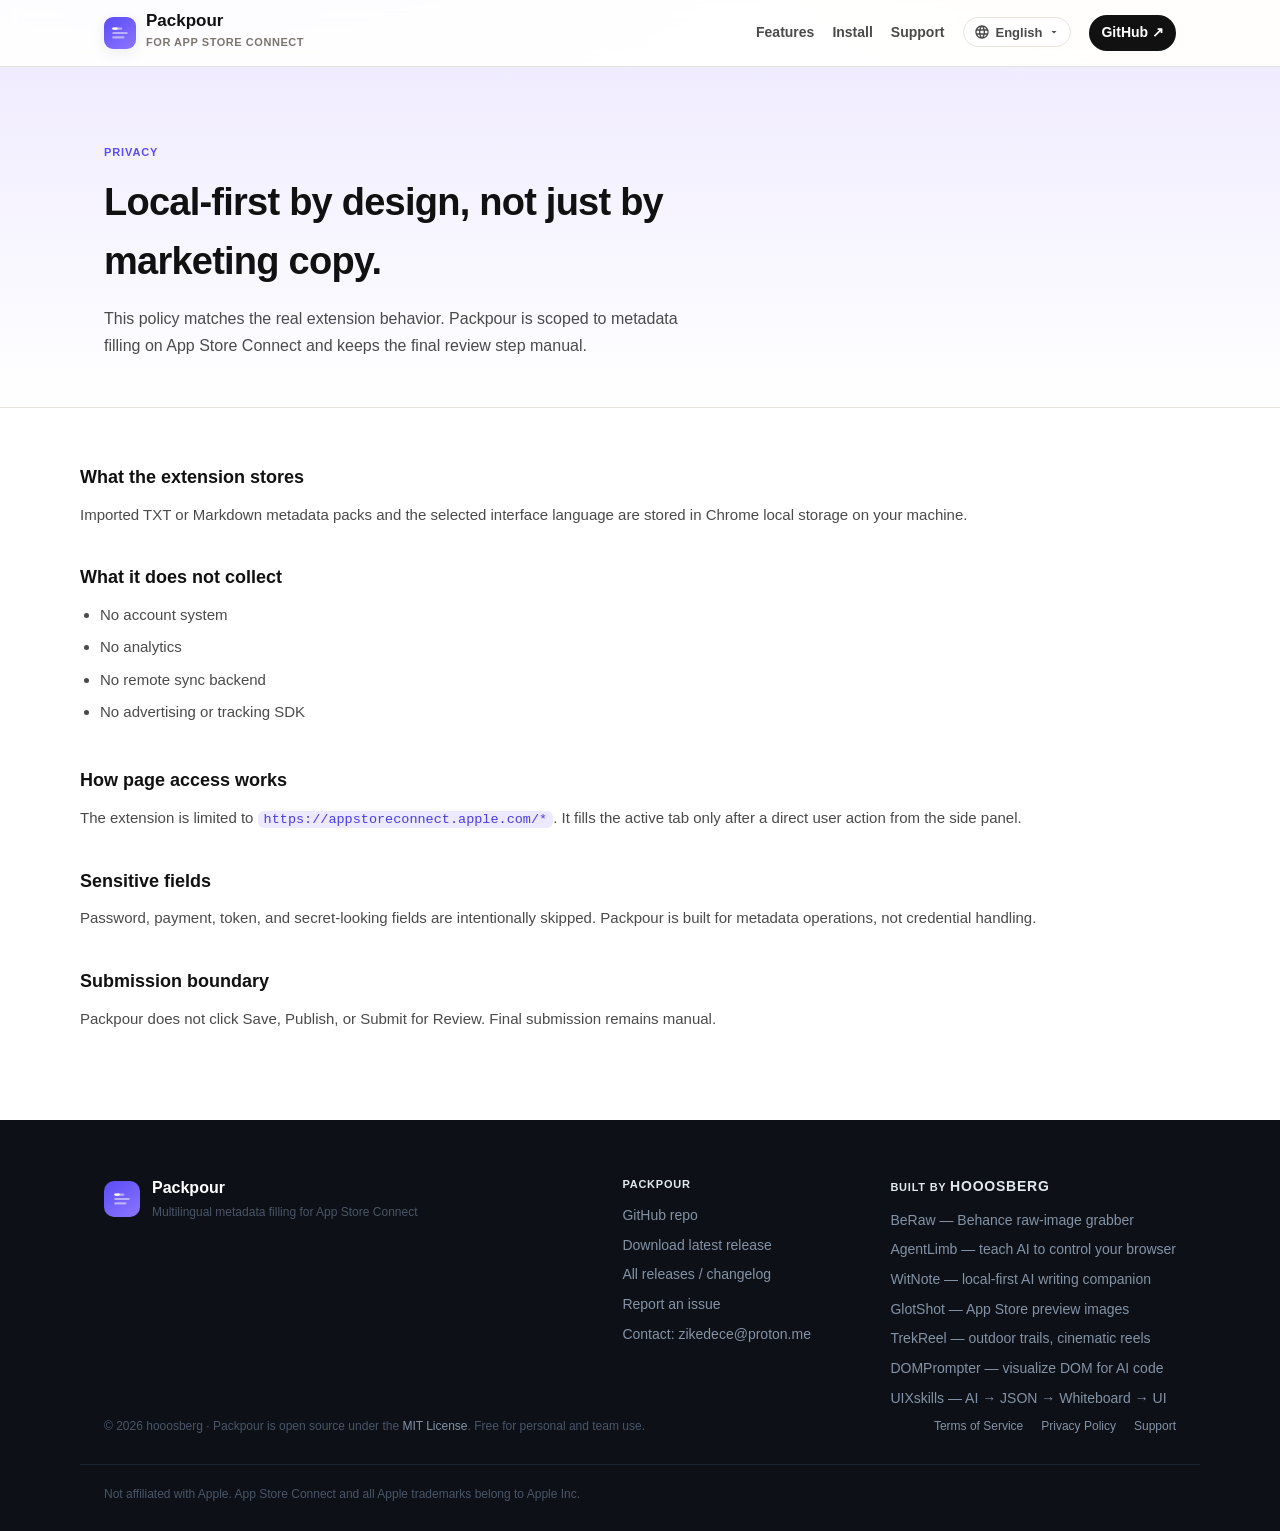
==== site/privacy.html @ 40644895 "Initial release: Packpour v0.1.0 Chrome side panel extension that pours multilingual TXT/Markdown me" ====
<!doctype html>
<html lang="en">
  <head>
    <meta charset="utf-8" />
    <meta name="viewport" content="width=device-width, initial-scale=1" />
    <title>Privacy | Packpour</title>
    <meta name="description" content="Privacy policy for Packpour, a local-first Chrome extension for filling App Store Connect locale pages." />
    <link rel="icon" href="./assets/icon-128.png" type="image/png" />
    <link rel="stylesheet" href="./styles.css" />
  </head>
  <body>

    <header class="top">
      <div class="container top__inner">
        <a class="top__brand" href="./index.html">
          <span class="top__logo" aria-hidden="true">
            <svg width="20" height="20" viewBox="0 0 18 18" fill="none">
              <rect x="2" y="4" width="9" height="2" rx="1" fill="white" opacity=".5"/>
              <rect x="2" y="8" width="14" height="2" rx="1" fill="white" opacity=".5"/>
              <rect x="2" y="12" width="11" height="2" rx="1" fill="white" opacity=".5"/>
              <rect x="2" y="4" width="5" height="2" rx="1" fill="white"/>
            </svg>
          </span>
          <div>
            <span class="top__name">Packpour</span>
            <span class="top__tag" data-i18n="top.tag">for App Store Connect</span>
          </div>
        </a>
        <nav class="top__nav">
          <a href="./index.html#features" data-i18n="nav.features">Features</a>
          <a href="./index.html#install" data-i18n="nav.install">Install</a>
          <a href="./support.html" data-i18n="footer.legalSupport">Support</a>
          <div class="lang-switcher">
            <button class="lang-switcher__button" type="button" id="langSwitcherButton" aria-haspopup="true" aria-expanded="false">
              <svg viewBox="0 0 24 24" width="16" height="16" aria-hidden="true"><path fill="currentColor" d="M12 2C6.48 2 2 6.48 2 12s4.48 10 10 10 10-4.48 10-10S17.52 2 12 2zm6.93 6h-2.95a15.65 15.65 0 0 0-1.38-3.56A8.03 8.03 0 0 1 18.92 8zM12 4.04c.83 1.2 1.48 2.53 1.91 3.96h-3.82c.43-1.43 1.08-2.76 1.91-3.96zM4.26 14C4.1 13.36 4 12.69 4 12s.1-1.36.26-2h3.38c-.08.66-.14 1.32-.14 2s.06 1.34.14 2H4.26zm.82 2h2.95c.32 1.25.78 2.45 1.38 3.56A7.99 7.99 0 0 1 5.08 16zm2.95-8H5.08a7.99 7.99 0 0 1 4.33-3.56A15.65 15.65 0 0 0 8.03 8zM12 19.96c-.83-1.2-1.48-2.53-1.91-3.96h3.82c-.43 1.43-1.08 2.76-1.91 3.96zM14.34 14H9.66c-.09-.66-.16-1.32-.16-2s.07-1.35.16-2h4.68c.09.65.16 1.32.16 2s-.07 1.34-.16 2zm.25 5.56c.6-1.11 1.06-2.31 1.38-3.56h2.95a8.03 8.03 0 0 1-4.33 3.56zM16.36 14c.08-.66.14-1.32.14-2s-.06-1.34-.14-2h3.38c.16.64.26 1.31.26 2s-.1 1.36-.26 2h-3.38z"/></svg>
              <span id="langSwitcherLabel">English</span>
              <svg viewBox="0 0 24 24" width="12" height="12" aria-hidden="true"><path fill="currentColor" d="M7 10l5 5 5-5z"/></svg>
            </button>
            <ul class="lang-switcher__menu" id="langSwitcherMenu" role="menu" hidden></ul>
          </div>
          <a class="top__github" href="https://github.com/hooosberg/Packpour" target="_blank" rel="noreferrer noopener">GitHub ↗</a>
        </nav>
      </div>
    </header>

    <main>
      <section class="page-hero">
        <div class="container">
          <span class="page-hero__eyebrow">Privacy</span>
          <h1>Local-first by design, not just by marketing copy.</h1>
          <p>
            This policy matches the real extension behavior. Packpour is scoped to metadata
            filling on App Store Connect and keeps the final review step manual.
          </p>
        </div>
      </section>

      <div class="container policy">
        <section>
          <h2>What the extension stores</h2>
          <p>
            Imported TXT or Markdown metadata packs and the selected interface language are stored
            in Chrome local storage on your machine.
          </p>
        </section>

        <section>
          <h2>What it does not collect</h2>
          <ul>
            <li>No account system</li>
            <li>No analytics</li>
            <li>No remote sync backend</li>
            <li>No advertising or tracking SDK</li>
          </ul>
        </section>

        <section>
          <h2>How page access works</h2>
          <p>
            The extension is limited to <code>https://appstoreconnect.apple.com/*</code>. It fills
            the active tab only after a direct user action from the side panel.
          </p>
        </section>

        <section>
          <h2>Sensitive fields</h2>
          <p>
            Password, payment, token, and secret-looking fields are intentionally skipped. Packpour
            is built for metadata operations, not credential handling.
          </p>
        </section>

        <section>
          <h2>Submission boundary</h2>
          <p>
            Packpour does not click Save, Publish, or Submit for Review. Final submission remains manual.
          </p>
        </section>
      </div>
    </main>

    <footer class="foot">
      <div class="container foot__inner">
        <div class="foot__brand">
          <span class="foot__logo" aria-hidden="true">
            <svg width="20" height="20" viewBox="0 0 18 18" fill="none">
              <rect x="2" y="4" width="9" height="2" rx="1" fill="white" opacity=".5"/>
              <rect x="2" y="8" width="14" height="2" rx="1" fill="white" opacity=".5"/>
              <rect x="2" y="12" width="11" height="2" rx="1" fill="white" opacity=".5"/>
              <rect x="2" y="4" width="5" height="2" rx="1" fill="white"/>
            </svg>
          </span>
          <div>
            <div class="foot__name">Packpour</div>
            <div class="foot__tag" data-i18n="footer.tag">Multilingual metadata filling for App Store Connect</div>
          </div>
        </div>

        <div class="foot__cols">
          <div class="foot__col">
            <h4 data-i18n="footer.colProduct">Packpour</h4>
            <a href="https://github.com/hooosberg/Packpour" target="_blank" rel="noreferrer noopener" data-i18n="footer.linkRepo">GitHub repo</a>
            <a href="https://github.com/hooosberg/Packpour/releases/latest" target="_blank" rel="noreferrer noopener" data-i18n="footer.linkRelease">Download latest release</a>
            <a href="https://github.com/hooosberg/Packpour/releases" target="_blank" rel="noreferrer noopener" data-i18n="footer.linkChangelog">All releases / changelog</a>
            <a href="https://github.com/hooosberg/Packpour/issues" target="_blank" rel="noreferrer noopener" data-i18n="footer.linkIssue">Report an issue</a>
            <a href="mailto:zikedece@proton.me" data-i18n="footer.linkContact">Contact: zikedece@proton.me</a>
          </div>
          <div class="foot__col">
            <h4 data-i18n-html="footer.colBuilt">Built by <a href="https://github.com/hooosberg" target="_blank" rel="noreferrer noopener">hooosberg</a></h4>
            <a href="https://github.com/hooosberg/BeRaw" target="_blank" rel="noreferrer noopener" data-i18n="footer.proj1">BeRaw — Behance raw-image grabber</a>
            <a href="https://github.com/hooosberg/AgentLimb" target="_blank" rel="noreferrer noopener" data-i18n="footer.proj2">AgentLimb — teach AI to control your browser</a>
            <a href="https://github.com/hooosberg/WitNote" target="_blank" rel="noreferrer noopener" data-i18n="footer.proj3">WitNote — local-first AI writing companion</a>
            <a href="https://github.com/hooosberg/GlotShot" target="_blank" rel="noreferrer noopener" data-i18n="footer.proj4">GlotShot — App Store preview images</a>
            <a href="https://github.com/hooosberg/TrekReel" target="_blank" rel="noreferrer noopener" data-i18n="footer.proj5">TrekReel — outdoor trails, cinematic reels</a>
            <a href="https://github.com/hooosberg/DOMPrompter" target="_blank" rel="noreferrer noopener" data-i18n="footer.proj6">DOMPrompter — visualize DOM for AI code</a>
            <a href="https://github.com/hooosberg/UIXskills" target="_blank" rel="noreferrer noopener" data-i18n="footer.proj7">UIXskills — AI → JSON → Whiteboard → UI</a>
          </div>
        </div>
      </div>

      <div class="container foot__legal">
        <span>© <span id="year">2026</span> hooosberg · <span data-i18n-html="footer.legalCopy">Packpour is open source under the <a href="./terms.html">MIT License</a>. Free for personal and team use.</span></span>
        <span class="foot__legal-links">
          <a href="./terms.html" data-i18n="footer.legalTerms">Terms of Service</a>
          <a href="./privacy.html" data-i18n="footer.legalPrivacy">Privacy Policy</a>
          <a href="./support.html" data-i18n="footer.legalSupport">Support</a>
        </span>
      </div>
      <div class="container foot__legal">
        <span data-i18n="footer.legalTrademark">Not affiliated with Apple. App Store Connect and all Apple trademarks belong to Apple Inc.</span>
      </div>
    </footer>

    <script defer src="./i18n.js"></script>
  </body>
</html>
---- site/styles.css ----
/* ── Reset & base ───────────────────────────────────────────── */
*, *::before, *::after { box-sizing: border-box; margin: 0; padding: 0; }

:root {
  --bg: #ffffff;
  --bg-soft: #f6f5f1;
  --ink: #111111;
  --ink-soft: #4a4a4a;
  --muted: #7a766e;
  --line: #e6e3dc;
  --accent: #5b4cf5;
  --accent-strong: #4a3de0;
  --accent-tint: #ede9ff;
  --warn: #ff7d2d;
  --ok: #0d8b5f;
  --shadow-lg: 0 30px 60px -20px rgba(20, 25, 40, 0.2);
  --shadow-md: 0 10px 30px -10px rgba(20, 25, 40, 0.18);
  --shadow-sm: 0 4px 14px rgba(20, 25, 40, 0.08);
  --radius: 16px;
  --radius-lg: 22px;
  font-family: "Inter", -apple-system, BlinkMacSystemFont, "Helvetica Neue",
    "PingFang SC", "Noto Sans", sans-serif;
  color-scheme: light;
}

html, body {
  background: var(--bg);
  color: var(--ink);
  -webkit-font-smoothing: antialiased;
  text-rendering: optimizeLegibility;
}

body {
  line-height: 1.55;
  font-size: 16px;
  background:
    radial-gradient(1200px 400px at 15% -5%, #ede9ff 0%, transparent 60%),
    radial-gradient(900px 400px at 95% -5%, #fff3e3 0%, transparent 60%),
    var(--bg);
}

a { color: var(--accent); text-decoration: none; }
a:hover { color: var(--accent-strong); }

code {
  font-family: "JetBrains Mono", ui-monospace, SFMono-Regular, Menlo, monospace;
  font-size: 0.9em;
  background: var(--accent-tint);
  color: var(--accent-strong);
  padding: 1px 6px;
  border-radius: 6px;
}

.container {
  width: 100%;
  max-width: 1120px;
  margin: 0 auto;
  padding: 0 24px;
}

/* ── Top bar ────────────────────────────────────────────────── */
.top {
  position: sticky;
  top: 0;
  z-index: 50;
  background: rgba(255, 255, 255, 0.82);
  backdrop-filter: blur(10px);
  -webkit-backdrop-filter: blur(10px);
  border-bottom: 1px solid var(--line);
}
.top__inner {
  display: flex;
  align-items: center;
  justify-content: space-between;
  padding: 12px 24px;
}
.top__brand {
  display: inline-flex;
  align-items: center;
  gap: 10px;
  color: var(--ink);
  font-weight: 700;
}
.top__brand:hover { color: var(--ink); }
.top__logo {
  width: 32px;
  height: 32px;
  border-radius: 9px;
  background: linear-gradient(145deg, #5b4cf5 0%, #8b75ff 100%);
  box-shadow: var(--shadow-sm);
  display: flex;
  align-items: center;
  justify-content: center;
  flex-shrink: 0;
}
.top__name {
  font-size: 17px;
  font-weight: 800;
  display: block;
  line-height: 1;
}
.top__tag {
  font-size: 11px;
  letter-spacing: 0.05em;
  color: var(--muted);
  text-transform: uppercase;
}
.top__nav {
  display: inline-flex;
  align-items: center;
  gap: 18px;
}
.top__nav a {
  color: var(--ink-soft);
  font-size: 14px;
  font-weight: 600;
}
.top__nav a:hover { color: var(--ink); }
.top__github {
  padding: 7px 12px;
  border-radius: 999px;
  background: var(--ink);
  color: #fff !important;
}
.top__github:hover { background: var(--accent); color: #fff !important; }

/* ── Language switcher ──────────────────────────────────────── */
.lang-switcher { position: relative; }
.lang-switcher__button {
  display: inline-flex;
  align-items: center;
  gap: 6px;
  padding: 6px 10px;
  border: 1px solid var(--line);
  border-radius: 999px;
  background: #fff;
  color: var(--ink-soft);
  font-family: inherit;
  font-size: 13px;
  font-weight: 600;
  cursor: pointer;
  transition: border-color 120ms ease, color 120ms ease;
}
.lang-switcher__button:hover { border-color: var(--accent); color: var(--accent); }
.lang-switcher__menu {
  position: absolute;
  top: calc(100% + 6px);
  right: 0;
  list-style: none;
  margin: 0;
  padding: 6px;
  min-width: 180px;
  max-height: 380px;
  overflow-y: auto;
  background: #fff;
  border: 1px solid var(--line);
  border-radius: 12px;
  box-shadow: var(--shadow-md);
  z-index: 60;
}
.lang-switcher__menu[hidden] { display: none; }
.lang-switcher__menu li {
  display: flex;
  align-items: center;
  justify-content: space-between;
  gap: 10px;
  padding: 8px 12px;
  border-radius: 8px;
  font-size: 14px;
  color: var(--ink-soft);
  cursor: pointer;
  transition: background 120ms ease, color 120ms ease;
}
.lang-switcher__menu li:hover { background: var(--bg-soft); color: var(--ink); }
.lang-switcher__menu li.is-active {
  background: var(--accent-tint);
  color: var(--accent-strong);
  font-weight: 700;
}

/* ── Buttons ────────────────────────────────────────────────── */
.btn {
  display: inline-flex;
  align-items: center;
  gap: 8px;
  min-height: 44px;
  padding: 0 22px;
  border-radius: 10px;
  font-size: 14px;
  font-weight: 700;
  text-decoration: none;
  cursor: pointer;
  transition: transform .1s, box-shadow .12s, background .12s;
  white-space: nowrap;
}
.btn:hover { text-decoration: none; }
.btn--primary {
  background: var(--accent);
  color: #fff;
  box-shadow: 0 3px 10px rgba(91,76,245,.35);
}
.btn--primary:hover {
  background: var(--accent-strong);
  color: #fff;
  box-shadow: 0 5px 16px rgba(91,76,245,.45);
  transform: translateY(-1px);
}
.btn--ghost {
  background: #fff;
  color: var(--ink);
  border: 1px solid var(--line);
  box-shadow: 0 1px 3px rgba(13,17,23,.06);
}
.btn--ghost:hover { background: var(--bg-soft); color: var(--ink); }

/* ── Hero ───────────────────────────────────────────────────── */
.hero { padding: 96px 0 80px; overflow: hidden; position: relative; }
.hero__inner {
  display: grid;
  grid-template-columns: 1fr 1fr;
  gap: 64px;
  align-items: center;
  position: relative;
}
.hero__eyebrow {
  display: inline-flex;
  align-items: center;
  height: 28px;
  padding: 0 12px;
  border-radius: 999px;
  background: var(--accent-tint);
  color: var(--accent);
  font-size: 12px;
  font-weight: 700;
  letter-spacing: .04em;
  text-transform: uppercase;
  margin-bottom: 20px;
}
.hero h1 {
  font-size: clamp(28px, 4vw, 46px);
  font-weight: 800;
  line-height: 1.12;
  letter-spacing: -.03em;
  color: var(--ink);
  margin-bottom: 18px;
}
.hero__accent { color: var(--accent); }
.hero__lede {
  font-size: 17px;
  line-height: 1.65;
  color: var(--ink-soft);
  max-width: 520px;
  margin-bottom: 28px;
}
.hero__ctas { display: flex; align-items: center; gap: 12px; flex-wrap: wrap; }
.hero__footnote { margin-top: 16px; font-size: 13px; color: var(--muted); }

/* ── Hero scene: ASC browser mock + Packpour side panel ─────── */
.hero__visual { display: flex; justify-content: flex-end; position: relative; }

.scene {
  position: relative;
  width: 100%;
  max-width: 560px;
}

.scene__window {
  background: #fff;
  border: 1px solid var(--line);
  border-radius: 12px;
  box-shadow: var(--shadow-lg);
  overflow: hidden;
}

.scene__bar {
  display: flex;
  align-items: center;
  gap: 10px;
  padding: 8px 12px;
  background: #f1efe9;
  border-bottom: 1px solid var(--line);
}
.scene__dots { display: inline-flex; gap: 5px; }
.scene__dots span {
  width: 9px; height: 9px;
  border-radius: 999px;
  background: #d8d5cd;
}
.scene__dots span:first-child { background: #ed6b5e; }
.scene__dots span:nth-child(2) { background: #f4c04e; }
.scene__dots span:last-child { background: #62c656; }
.scene__url {
  flex: 1;
  text-align: center;
  font-size: 10px;
  color: var(--muted);
  background: #fff;
  border: 1px solid var(--line);
  border-radius: 6px;
  padding: 3px 10px;
  max-width: 60%;
  margin: 0 auto;
}

.scene__body {
  display: grid;
  grid-template-columns: 1fr 168px;
  background: var(--bg);
}

/* ── ASC main pane (Apple App Store Connect mock) ───────────── */
.scene__main {
  background: #fff;
  border-right: 1px solid var(--line);
  display: flex;
  flex-direction: column;
  min-width: 0;
}

/* Top bar: app selector + tab nav (mimics real ASC) */
.scene__asc-topbar {
  display: flex;
  align-items: center;
  gap: 14px;
  padding: 7px 14px;
  border-bottom: 1px solid #e5e5e5;
  background: #fff;
  flex-wrap: nowrap;
  overflow: hidden;
}
.scene__asc-selector {
  display: inline-flex;
  align-items: center;
  gap: 6px;
  padding: 4px 9px;
  border-radius: 7px;
  background: #f5f5f7;
  font-size: 10px;
  font-weight: 600;
  color: var(--ink);
  white-space: nowrap;
  flex-shrink: 0;
}
.scene__asc-sel-icon {
  width: 16px; height: 16px;
  border-radius: 4px;
  display: inline-flex;
  align-items: center;
  justify-content: center;
  flex-shrink: 0;
}
.scene__asc-sel-name { max-width: 110px; overflow: hidden; text-overflow: ellipsis; }
.scene__asc-sel-caret { color: #6e6e73; flex-shrink: 0; }

.scene__asc-tabs {
  display: inline-flex;
  gap: 14px;
  font-size: 10px;
  overflow: hidden;
}
.scene__asc-tab {
  color: #6e6e73;
  font-weight: 500;
  padding: 4px 0;
  white-space: nowrap;
  position: relative;
}
.scene__asc-tab--active {
  color: #007aff;
  font-weight: 600;
}
.scene__asc-tab--active::after {
  content: "";
  position: absolute;
  left: 0; right: 0; bottom: -8px;
  height: 2px;
  background: #007aff;
  border-radius: 2px 2px 0 0;
}

/* Page content area */
.scene__asc-page {
  padding: 12px 14px 14px;
  display: flex;
  flex-direction: column;
  gap: 9px;
}

.scene__asc-heading {
  display: flex;
  align-items: center;
  justify-content: space-between;
  gap: 10px;
  margin-bottom: 2px;
}
.scene__asc-heading h3 {
  font-size: 13px;
  font-weight: 700;
  letter-spacing: -.01em;
  color: var(--ink);
  margin: 0;
}
.scene__asc-save {
  font-size: 9px;
  font-weight: 600;
  color: #a1a1a6;
  padding: 3px 10px;
  border: 1px solid #d2d2d7;
  border-radius: 5px;
  background: #f5f5f7;
}

.scene__asc-sub {
  display: flex;
  align-items: center;
  justify-content: space-between;
  gap: 10px;
  padding-bottom: 6px;
  border-bottom: 1px solid #efeeeb;
}
.scene__asc-sub p {
  font-size: 9px;
  color: #86868b;
  line-height: 1.4;
  margin: 0;
  flex: 1;
  overflow: hidden;
  text-overflow: ellipsis;
  white-space: nowrap;
}
.scene__lang {
  font-size: 10px;
  color: #007aff;
  font-weight: 500;
  white-space: nowrap;
  flex-shrink: 0;
}

/* Fields (real ASC style: label row + textarea + counter) */
.scene__field { display: grid; gap: 4px; }
.scene__field-head {
  display: flex;
  align-items: center;
  gap: 5px;
}
.scene__field-label {
  font-size: 10px;
  color: var(--ink);
  font-weight: 500;
}
.scene__field-help {
  width: 11px; height: 11px;
  border-radius: 999px;
  background: #d2d2d7;
  color: #fff;
  font-size: 8px;
  font-weight: 700;
  display: inline-flex;
  align-items: center;
  justify-content: center;
  line-height: 1;
}
.scene__field-edit {
  margin-left: 6px;
  font-size: 9px;
  color: #007aff;
  font-weight: 500;
}
.scene__field-input {
  font-size: 10px;
  padding: 6px 9px;
  border: 1px solid #d2d2d7;
  border-radius: 5px;
  background: #fff;
  color: var(--ink);
  line-height: 1.45;
  white-space: nowrap;
  overflow: hidden;
  text-overflow: ellipsis;
  position: relative;
  transition: border-color .2s, box-shadow .2s;
}
.scene__field-input--multi {
  white-space: normal;
  overflow: hidden;
  display: -webkit-box;
  -webkit-line-clamp: 2;
  -webkit-box-orient: vertical;
  min-height: 38px;
}
.scene__field-foot {
  display: flex;
  justify-content: flex-end;
  font-size: 9px;
  color: #86868b;
}

.scene__asc-rule {
  border: 0;
  border-top: 1px solid #efeeeb;
  margin: 2px 0;
}

/* "just poured" state: soft indigo highlight on the field */
.scene__field--just-filled .scene__field-input {
  border-color: rgba(91, 76, 245, 0.45);
  box-shadow: inset 2px 0 0 var(--accent), 0 0 0 3px rgba(91, 76, 245, 0.08);
  padding-left: 11px;
}

/* ── Packpour side panel (Chrome's side_panel feature) ──────── */
.scene__side {
  background: #f7f6f2;
  padding: 10px;
  display: flex;
  flex-direction: column;
  gap: 8px;
  min-width: 0;
}
.scene__side-head {
  display: flex;
  align-items: center;
  gap: 6px;
  padding: 7px 9px;
  background: #fff;
  border: 1px solid var(--line);
  border-radius: 7px;
}
.scene__side-logo {
  width: 18px; height: 18px;
  border-radius: 5px;
  background: linear-gradient(145deg, #5b4cf5, #8b75ff);
  display: flex; align-items: center; justify-content: center;
  flex-shrink: 0;
}
.scene__side-name { font-size: 11px; font-weight: 700; flex: 1; }
.scene__side-ver {
  font-size: 9px;
  font-weight: 600;
  color: var(--muted);
  background: var(--bg-soft);
  border: 1px solid var(--line);
  border-radius: 999px;
  padding: 1px 6px;
}

.scene__side-body {
  background: #fff;
  border: 1px solid var(--line);
  border-radius: 7px;
  padding: 9px;
  display: flex;
  flex-direction: column;
  gap: 6px;
}
.scene__side-section {
  font-size: 9px;
  font-weight: 700;
  letter-spacing: .04em;
  text-transform: uppercase;
  color: var(--muted);
  margin-bottom: 2px;
}
.scene__side-current {
  display: flex;
  align-items: center;
  gap: 6px;
  padding: 5px 8px;
  border-radius: 6px;
  background: var(--accent-tint);
  color: var(--accent-strong);
  font-size: 10px;
  font-weight: 600;
}
.scene__side-current-code {
  font-family: ui-monospace, SFMono-Regular, Menlo, monospace;
  font-size: 10px;
}
.scene__side-current-name {
  flex: 1;
  color: var(--accent-strong);
  opacity: .8;
  font-weight: 500;
  overflow: hidden;
  text-overflow: ellipsis;
  white-space: nowrap;
}
.scene__side-caret { color: var(--accent); opacity: .7; flex-shrink: 0; }
.scene__side-dot {
  width: 5px; height: 5px;
  border-radius: 999px;
  background: var(--accent);
  flex-shrink: 0;
}

.scene__side-divider {
  height: 1px;
  background: var(--line);
  margin: 2px -9px;
}
.scene__side-langs-label {
  font-size: 9px;
  font-weight: 700;
  letter-spacing: .04em;
  text-transform: uppercase;
  color: var(--muted);
}
.scene__side-langs {
  display: grid;
  grid-template-columns: repeat(3, 1fr);
  gap: 4px;
}
.scene__side-lang {
  font-size: 9px;
  font-weight: 600;
  font-family: ui-monospace, SFMono-Regular, Menlo, monospace;
  text-align: center;
  padding: 4px 2px;
  border-radius: 4px;
  background: var(--bg-soft);
  color: var(--ink-soft);
  border: 1px solid transparent;
}
.scene__side-lang--active {
  background: var(--accent-tint);
  color: var(--accent-strong);
  border-color: rgba(91, 76, 245, 0.25);
}

.scene__side-btn {
  display: flex;
  align-items: center;
  justify-content: center;
  min-height: 26px;
  padding: 4px 8px;
  border-radius: 6px;
  background: var(--accent);
  color: #fff;
  font-size: 10px;
  font-weight: 700;
  box-shadow: 0 2px 6px rgba(91,76,245,.3);
  margin-top: 4px;
  text-align: center;
  line-height: 1.25;
}
.scene__side-status {
  padding: 5px 8px;
  border-radius: 5px;
  font-size: 9px;
  font-weight: 600;
  color: var(--ok);
  background: #edfaf5;
  border: 1px solid #a3e6cc;
}

/* Pour flow dots (decorative, between panel and form) */
.scene__flow {
  position: absolute;
  top: 52%;
  right: 168px;
  width: 24px;
  height: 60px;
  pointer-events: none;
  display: none; /* keep it subtle — disable by default */
}
.scene__flow span {
  position: absolute;
  width: 4px; height: 4px;
  border-radius: 999px;
  background: var(--accent);
  opacity: .6;
}

/* ── Sections ───────────────────────────────────────────────── */
.section { padding: 80px 0; }
.section--muted { background: var(--bg-soft); }
.section__title {
  font-size: clamp(22px, 3vw, 32px);
  font-weight: 800;
  letter-spacing: -.02em;
  margin-bottom: 12px;
}
.section__lede {
  font-size: 16px;
  color: var(--ink-soft);
  max-width: 560px;
  line-height: 1.65;
  margin-bottom: 40px;
}

/* ── Feature cards ──────────────────────────────────────────── */
.cards {
  display: grid;
  grid-template-columns: repeat(auto-fit, minmax(220px, 1fr));
  gap: 16px;
}
.card {
  background: #fff;
  border: 1px solid var(--line);
  border-radius: var(--radius);
  padding: 24px;
  box-shadow: var(--shadow-sm);
  transition: box-shadow .15s, transform .15s;
}
.card:hover { box-shadow: var(--shadow-md); transform: translateY(-2px); }
.card__icon {
  width: 38px; height: 38px;
  border-radius: 10px;
  background: var(--accent-tint);
  display: flex; align-items: center; justify-content: center;
  margin-bottom: 14px;
  font-size: 18px;
}
.card h3 { font-size: 15px; font-weight: 700; margin-bottom: 8px; }
.card p  { font-size: 14px; color: var(--ink-soft); line-height: 1.6; }

/* ── Steps ──────────────────────────────────────────────────── */
.steps {
  display: grid;
  grid-template-columns: repeat(auto-fit, minmax(220px, 1fr));
  gap: 28px;
}
.step { display: grid; grid-template-columns: auto 1fr; gap: 14px; align-items: start; }
.step__num {
  width: 32px; height: 32px;
  border-radius: 999px;
  background: var(--accent);
  color: #fff;
  font-size: 13px;
  font-weight: 800;
  display: flex; align-items: center; justify-content: center;
  flex-shrink: 0;
  grid-row: span 2;
}
.step h3 { font-size: 15px; font-weight: 700; margin-bottom: 6px; }
.step p  { font-size: 14px; color: var(--ink-soft); line-height: 1.6; }

/* ── Compare table ──────────────────────────────────────────── */
.table {
  border: 1px solid var(--line);
  border-radius: var(--radius);
  overflow: hidden;
  background: #fff;
}
.table__row {
  display: grid;
  grid-template-columns: 2fr 1fr 1.5fr;
  padding: 14px 18px;
  border-bottom: 1px solid var(--line);
  gap: 16px;
  align-items: center;
  font-size: 14px;
}
.table__row:last-child { border-bottom: 0; }
.table__row--head {
  background: var(--bg-soft);
  font-weight: 700;
  font-size: 11px;
  text-transform: uppercase;
  letter-spacing: .05em;
  color: var(--muted);
}
.ok { color: var(--ok); font-weight: 700; }
.no { color: var(--muted); font-style: italic; }

/* ── Install ────────────────────────────────────────────────── */
.install {
  display: grid;
  grid-template-columns: 1fr 1fr;
  gap: 20px;
}
.install__card {
  background: #fff;
  border: 1px solid var(--line);
  border-radius: var(--radius);
  padding: 28px;
  box-shadow: var(--shadow-sm);
  display: flex; flex-direction: column; gap: 14px;
}
.install__card--featured {
  border-color: var(--accent);
  box-shadow: 0 0 0 3px rgba(91,76,245,.1), var(--shadow-sm);
}
.install__badge {
  display: inline-flex; align-items: center;
  height: 24px; padding: 0 10px;
  border-radius: 999px;
  background: var(--accent);
  color: #fff;
  font-size: 11px; font-weight: 700;
  letter-spacing: .03em;
  width: fit-content;
}
.install__card h3 { font-size: 17px; font-weight: 700; }
.install__card p  { font-size: 14px; color: var(--ink-soft); line-height: 1.65; }
.install__card ol { padding-left: 18px; display: grid; gap: 6px; }
.install__card li { font-size: 14px; color: var(--ink-soft); line-height: 1.5; }
.install__card .btn { margin-top: auto; align-self: flex-start; }
.install__note { font-size: 12px; color: var(--muted); font-style: italic; }

/* ── FAQ ────────────────────────────────────────────────────── */
.faq {
  display: grid; gap: 1px;
  border: 1px solid var(--line);
  border-radius: var(--radius);
  overflow: hidden;
  background: var(--line);
}
details { background: #fff; }
summary {
  padding: 16px 20px;
  font-size: 15px; font-weight: 600;
  cursor: pointer; list-style: none;
  display: flex; justify-content: space-between; align-items: center;
  transition: background .1s;
}
summary::-webkit-details-marker { display: none; }
summary:hover { background: var(--bg-soft); }
summary::after { content: "+"; font-size: 20px; color: var(--muted); line-height: 1; }
details[open] summary::after { content: "−"; }
details[open] summary { background: var(--bg-soft); }
details p {
  padding: 0 20px 16px;
  font-size: 14px; color: var(--ink-soft); line-height: 1.65;
}

/* ── Footer ─────────────────────────────────────────────────── */
.foot {
  background: #0d1117;
  color: #8492a6;
  padding: 56px 0 28px;
  margin-top: 32px;
}
.foot__inner {
  display: flex;
  justify-content: space-between;
  gap: 40px;
  flex-wrap: wrap;
  align-items: flex-start;
}
.foot__brand { display: flex; align-items: center; gap: 12px; }
.foot__logo {
  width: 36px; height: 36px;
  border-radius: 10px;
  background: linear-gradient(145deg, #5b4cf5, #8b75ff);
  display: flex; align-items: center; justify-content: center;
  flex-shrink: 0;
}
.foot__name { color: #fff; font-size: 16px; font-weight: 700; }
.foot__tag  { font-size: 12px; color: #4a5568; margin-top: 2px; }
.foot__cols { display: flex; gap: 48px; flex-wrap: wrap; }
.foot__col  { display: flex; flex-direction: column; gap: 8px; min-width: 220px; }
.foot__col h4 {
  color: #e2e8f0; font-size: 11px;
  font-weight: 700; text-transform: uppercase;
  letter-spacing: .07em; margin-bottom: 4px;
}
.foot__col h4 a { color: #e2e8f0; }
.foot__col h4 a:hover { color: #fff; text-decoration: underline; }
.foot__col a  { font-size: 14px; color: #8492a6; }
.foot__col a:hover { color: #fff; text-decoration: none; }

.foot__legal {
  margin-top: 28px;
  display: flex;
  flex-wrap: wrap;
  justify-content: space-between;
  gap: 16px;
  font-size: 12px;
  color: #4a5568;
  padding-top: 20px;
  border-top: 1px solid #1e2535;
}
.foot__legal:nth-of-type(2) { border-top: 0; padding-top: 0; margin-top: 8px; }
.foot__legal a { color: #8492a6; }
.foot__legal a:hover { color: #fff; text-decoration: underline; }
.foot__legal-links { display: flex; gap: 18px; flex-wrap: wrap; }

/* ── Inner pages (privacy / support / terms) ────────────────── */
.page-hero {
  padding: 72px 0 48px;
  background: linear-gradient(180deg, #f0ecff 0%, var(--bg) 100%);
  border-bottom: 1px solid var(--line);
}
.page-hero__eyebrow {
  display: inline-block;
  font-size: 11px; font-weight: 700;
  letter-spacing: .08em; text-transform: uppercase;
  color: var(--accent);
  margin-bottom: 12px;
}
.page-hero h1 {
  font-size: clamp(24px, 4vw, 38px);
  font-weight: 800; letter-spacing: -.02em;
  max-width: 680px; margin-bottom: 14px;
}
.page-hero p {
  font-size: 16px; color: var(--ink-soft);
  line-height: 1.7; max-width: 600px;
}
.policy {
  padding: 56px 0;
  display: grid; gap: 36px;
}
.policy section h2 { font-size: 18px; font-weight: 700; margin-bottom: 10px; }
.policy section p, .policy section ul {
  font-size: 15px; color: var(--ink-soft); line-height: 1.75;
}
.policy section ul { padding-left: 20px; }
.policy section li { margin-bottom: 6px; }
.page-grid {
  padding: 56px 0;
  display: grid;
  grid-template-columns: repeat(auto-fit, minmax(260px, 1fr));
  gap: 20px;
}
.link-card {
  background: #fff; border: 1px solid var(--line);
  border-radius: var(--radius); padding: 24px; box-shadow: var(--shadow-sm);
}
.link-card h3 { font-size: 16px; font-weight: 700; margin-bottom: 12px; }
.link-list { display: flex; flex-direction: column; gap: 8px; }
.link-list a { font-size: 14px; color: var(--accent); }
.info-stack { display: grid; gap: 6px; }
.info-stack p { font-size: 13px; color: var(--ink-soft); line-height: 1.5; }

/* ── Responsive ─────────────────────────────────────────────── */
@media (max-width: 900px) {
  .hero__inner { grid-template-columns: 1fr; gap: 40px; }
  .hero__visual { justify-content: flex-start; }
  .scene { max-width: 100%; }
  .install { grid-template-columns: 1fr; }
  .top__nav { gap: 12px; }
  .top__nav a:not(.top__github) { display: none; }
}
@media (max-width: 640px) {
  .hero { padding: 56px 0 48px; }
  .section { padding: 56px 0; }
  .scene__body { grid-template-columns: 1fr; }
  .scene__main { border-right: 0; border-bottom: 1px solid var(--line); }
  .scene__side { flex-direction: row; flex-wrap: wrap; }
  .scene__side-head, .scene__side-body { flex: 1 1 100%; }
  .table__row { grid-template-columns: 1.5fr 1fr; }
  .table__row > :last-child { display: none; }
  .foot__inner { flex-direction: column; gap: 28px; }
  .foot__legal { flex-direction: column; gap: 12px; }
}

/* ── RTL ────────────────────────────────────────────────────── */
html[dir="rtl"] body { direction: rtl; }
html[dir="rtl"] .step { grid-template-columns: 1fr auto; }
html[dir="rtl"] .lang-switcher__menu { right: auto; left: 0; }
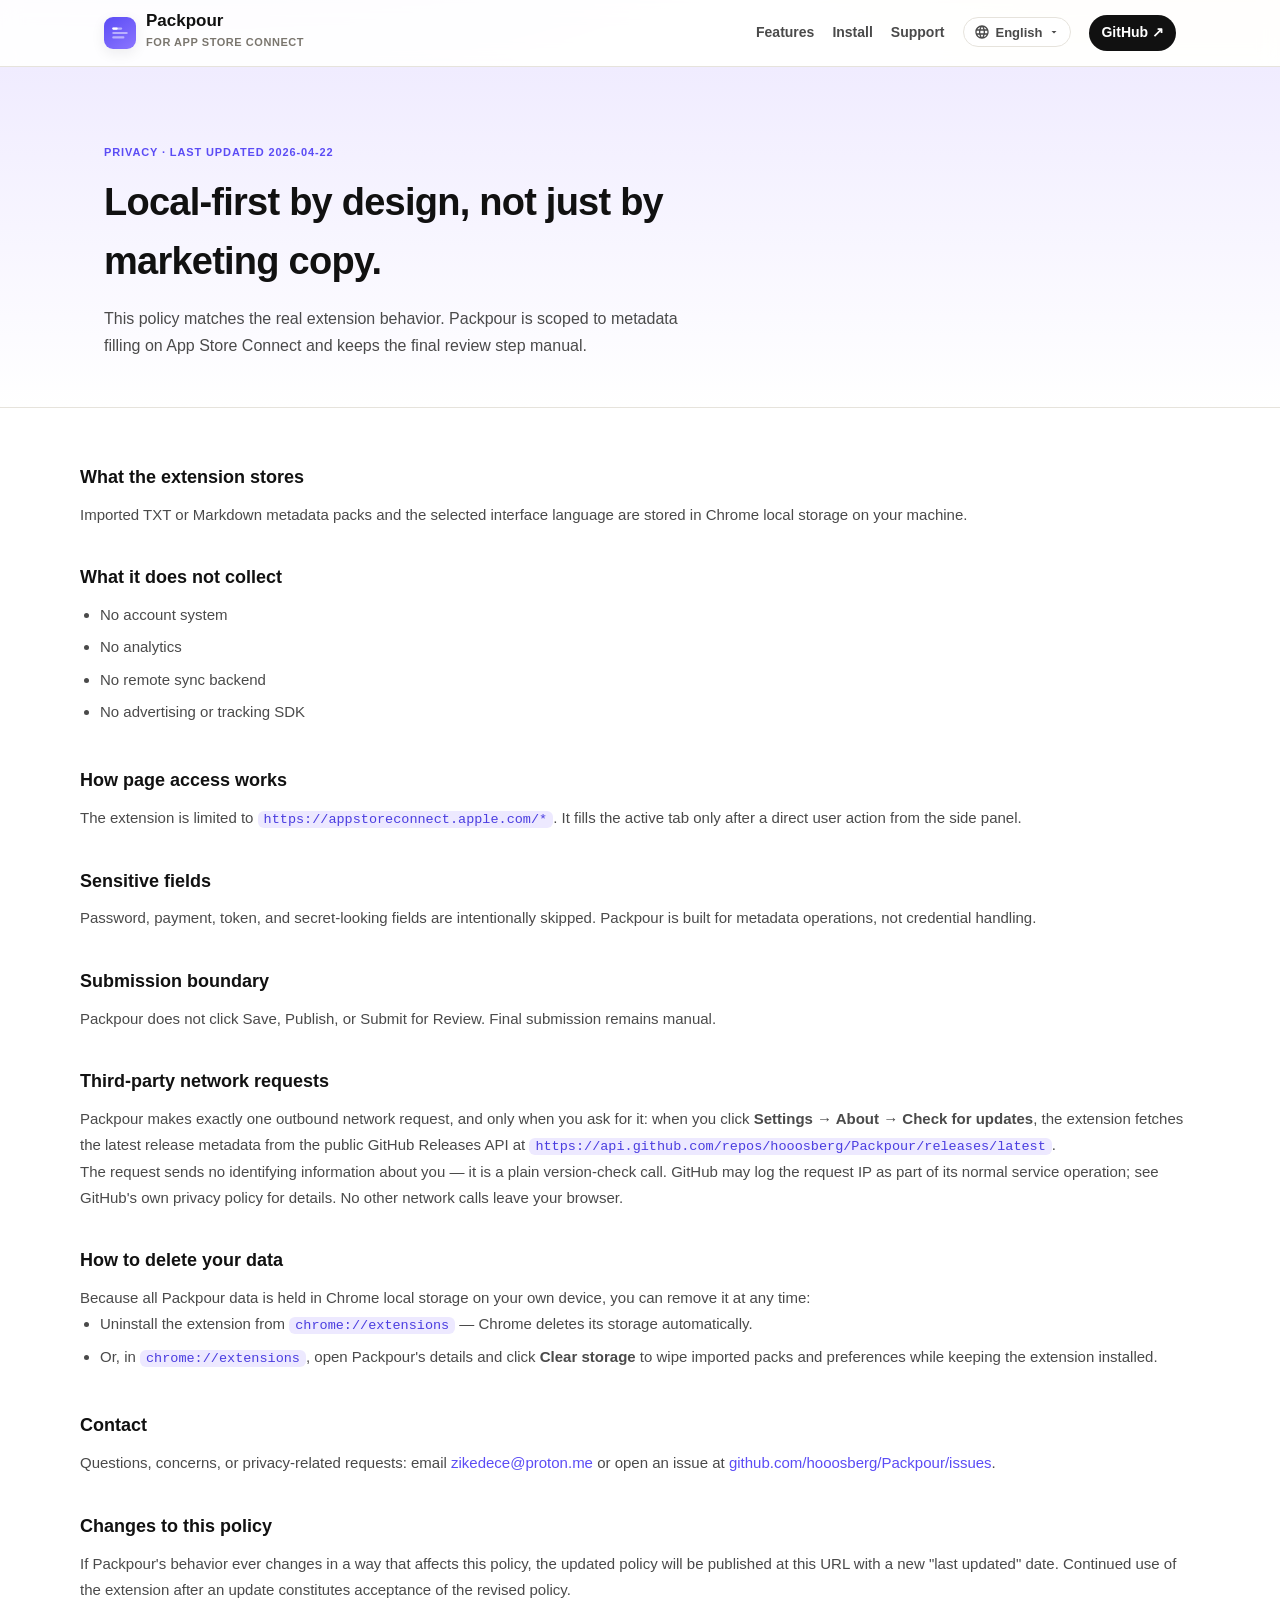
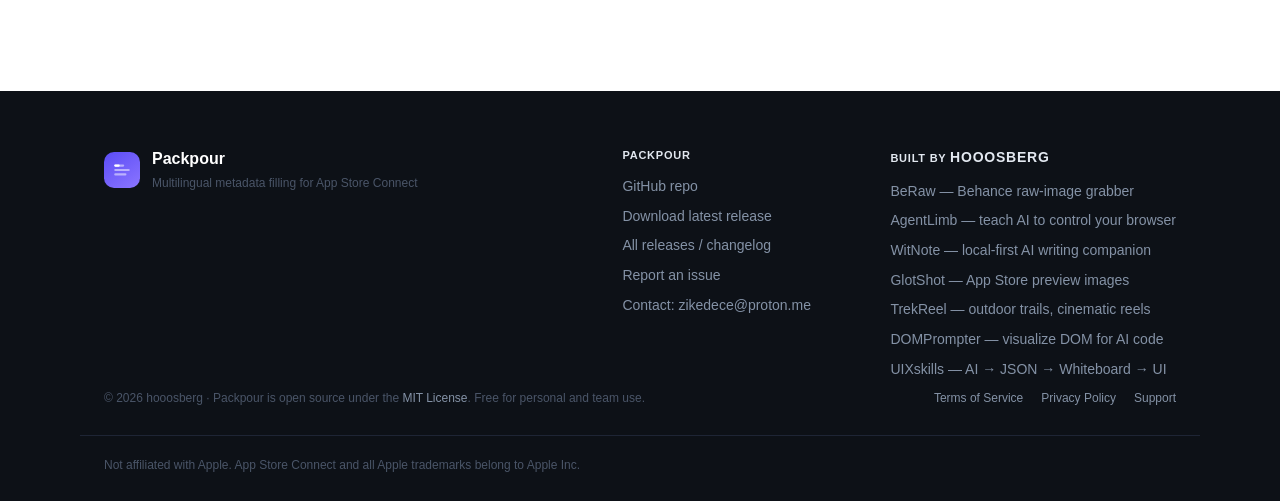
==== commit 24d579a1: "docs(privacy): add third-party network requests, deletion, contact & policy-change sections for Chro" ====
--- a/site/privacy.html
+++ b/site/privacy.html
@@ -46,7 +46,7 @@
     <main>
       <section class="page-hero">
         <div class="container">
-          <span class="page-hero__eyebrow">Privacy</span>
+          <span class="page-hero__eyebrow">Privacy · last updated 2026-04-22</span>
           <h1>Local-first by design, not just by marketing copy.</h1>
           <p>
             This policy matches the real extension behavior. Packpour is scoped to metadata
@@ -94,6 +94,51 @@
           <h2>Submission boundary</h2>
           <p>
             Packpour does not click Save, Publish, or Submit for Review. Final submission remains manual.
+          </p>
+        </section>
+
+        <section>
+          <h2>Third-party network requests</h2>
+          <p>
+            Packpour makes exactly one outbound network request, and only when you ask for it:
+            when you click <b>Settings → About → Check for updates</b>, the extension fetches the
+            latest release metadata from the public GitHub Releases API at
+            <code>https://api.github.com/repos/hooosberg/Packpour/releases/latest</code>.
+          </p>
+          <p>
+            The request sends no identifying information about you — it is a plain version-check call.
+            GitHub may log the request IP as part of its normal service operation; see GitHub's own
+            privacy policy for details. No other network calls leave your browser.
+          </p>
+        </section>
+
+        <section>
+          <h2>How to delete your data</h2>
+          <p>
+            Because all Packpour data is held in Chrome local storage on your own device, you can
+            remove it at any time:
+          </p>
+          <ul>
+            <li>Uninstall the extension from <code>chrome://extensions</code> — Chrome deletes its storage automatically.</li>
+            <li>Or, in <code>chrome://extensions</code>, open Packpour's details and click <b>Clear storage</b> to wipe imported packs and preferences while keeping the extension installed.</li>
+          </ul>
+        </section>
+
+        <section>
+          <h2>Contact</h2>
+          <p>
+            Questions, concerns, or privacy-related requests: email
+            <a href="mailto:zikedece@proton.me">zikedece@proton.me</a> or open an issue at
+            <a href="https://github.com/hooosberg/Packpour/issues" target="_blank" rel="noreferrer noopener">github.com/hooosberg/Packpour/issues</a>.
+          </p>
+        </section>
+
+        <section>
+          <h2>Changes to this policy</h2>
+          <p>
+            If Packpour's behavior ever changes in a way that affects this policy, the updated policy
+            will be published at this URL with a new "last updated" date. Continued use of the
+            extension after an update constitutes acceptance of the revised policy.
           </p>
         </section>
       </div>
